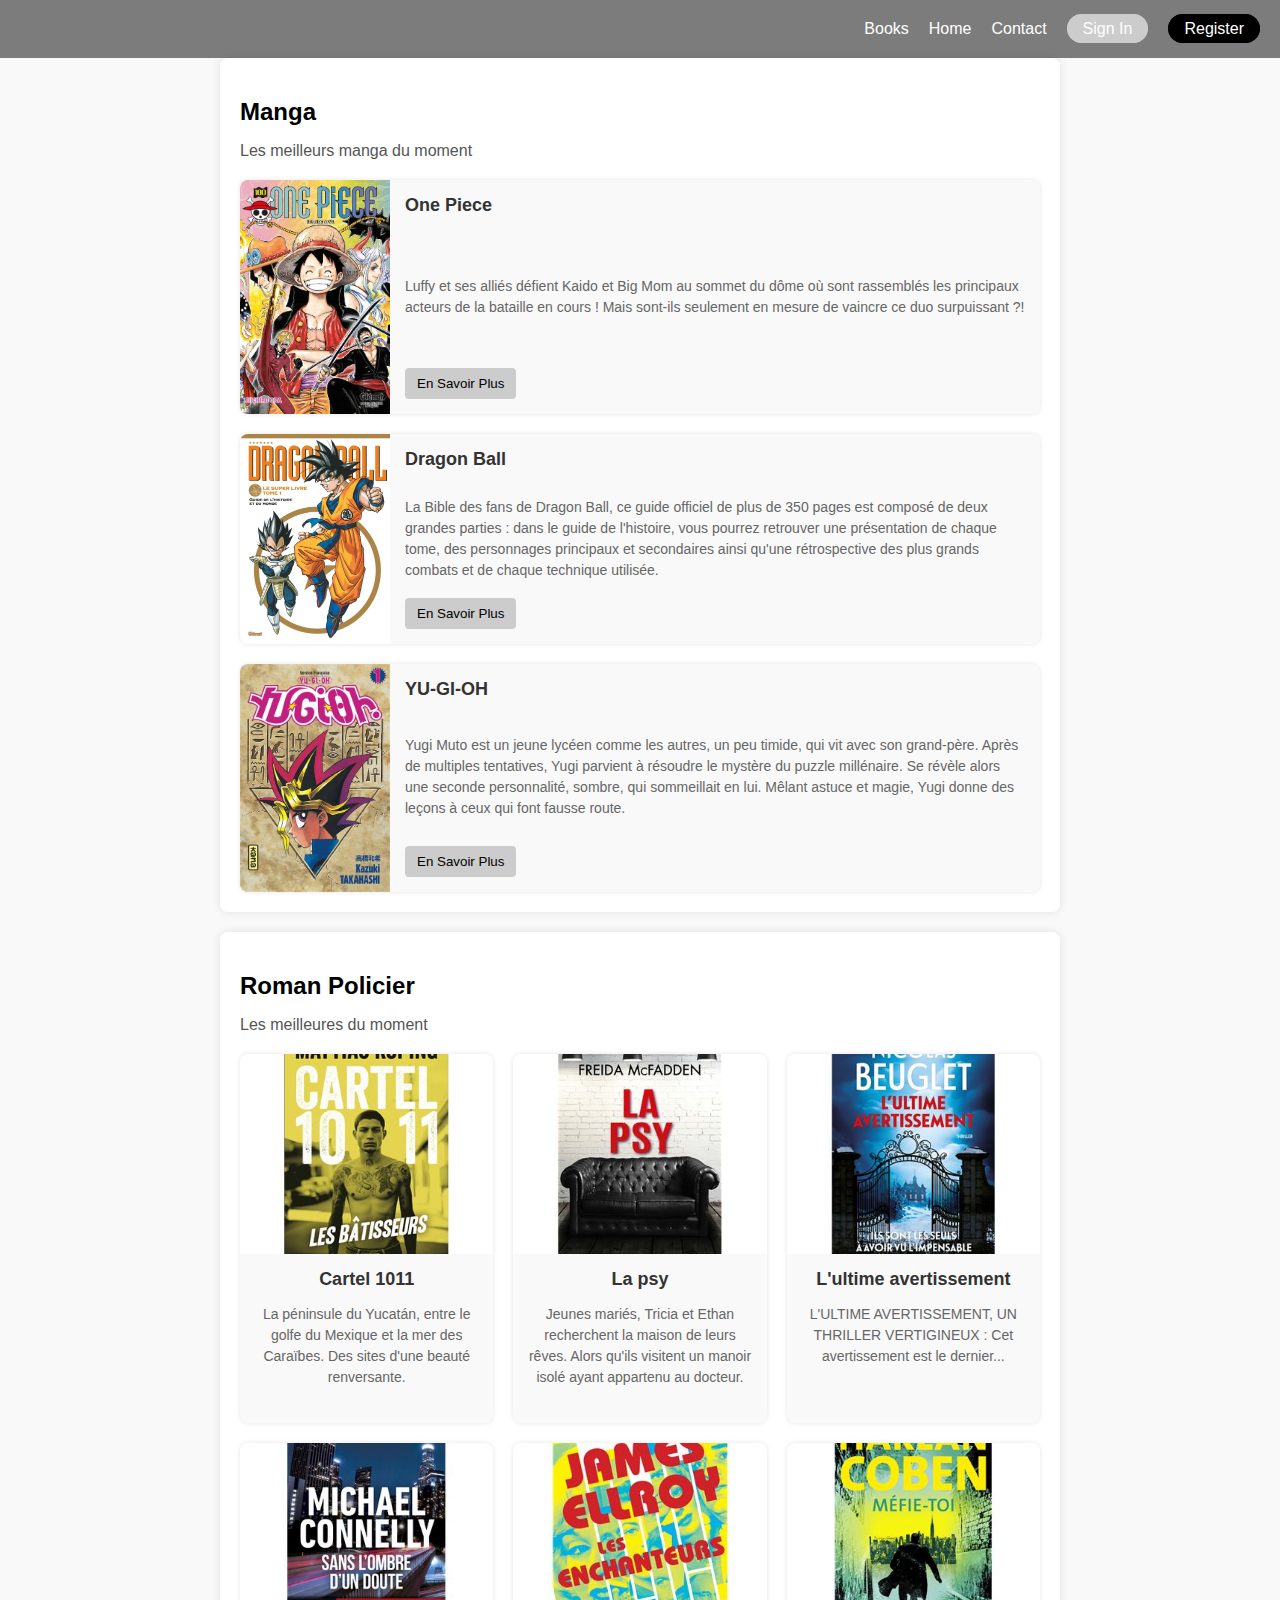
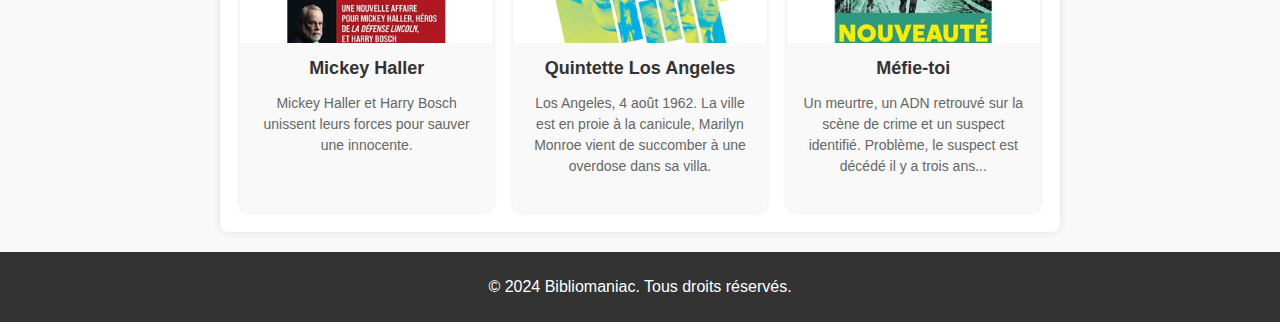
==== Front/html/index.html @ a877d1d3 "ajout de la page d'accueil" ====
<!DOCTYPE html>
<html lang="fr">
<head>
    <meta charset="UTF-8">
    <meta name="viewport" content="width=device-width, initial-scale=1.0">
    <title>Bibliomaniac </title>
    <link rel="stylesheet" href="../css/style.css">
</head>
<body>
    <header class="header">
        <div class="header-content">
            <nav class="navbar">
                <div class="navbar-toggle" id="navbar-toggle">
                    ☰
                </div>
                <ul class="navbar-menu" id="navbar-menu">
                    <li><a href="#">Books</a></li>
                    <li><a href="#">Home</a></li>
                    <li><a href="#">Contact</a></li>
                    <li><a href="#" class="btn btn-secondary">Sign In</a></li>
                    <li><a href="#" class="btn btn-primary">Register</a></li>
                </ul>
            </nav>
        </div>
    </header>
    
    <main>
        <section class="manga-section">
            <h2>Manga</h2>
            <p>Les meilleurs manga du moment</p>
            <div class="manga-list">
                <article class="manga-item">
                    <img src="../img/OnePiece.jpeg" alt="One Piece" class="manga-image">
                    <div class="manga-content">
                        <h3>One Piece</h3>
                        <p>Luffy et ses alliés défient Kaido et Big Mom au sommet du dôme où sont rassemblés les principaux acteurs de la bataille en cours ! Mais sont-ils seulement en mesure de vaincre ce duo surpuissant ?!</p>
                        <button class="btn">En Savoir Plus</button>
                    </div>
                </article>
                <article class="manga-item">
                    <img src="../img/dragonBall.jpg" alt="Dragon Ball" class="manga-image">
                    <div class="manga-content">
                        <h3>Dragon Ball</h3>
                        <p>La Bible des fans de Dragon Ball, ce guide officiel de plus de 350 pages est composé de deux grandes parties : dans le guide de l'histoire, vous pourrez retrouver une présentation de chaque tome, des personnages principaux et secondaires ainsi qu'une rétrospective des plus grands combats et de chaque technique utilisée.</p>
                        <button class="btn">En Savoir Plus</button>
                    </div>
                </article>
                <article class="manga-item">
                    <img src="../img/Yu-Gi-Oh-Tome-1.jpg" alt="YU-GI-OH" class="manga-image">
                    <div class="manga-content">
                        <h3>YU-GI-OH</h3>
                        <p>Yugi Muto est un jeune lycéen comme les autres, un peu timide, qui vit avec son grand-père. Après de multiples tentatives, Yugi parvient à résoudre le mystère du puzzle millénaire. Se révèle alors une seconde personnalité, sombre, qui sommeillait en lui. Mêlant astuce et magie, Yugi donne des leçons à ceux qui font fausse route.</p>
                        <button class="btn">En Savoir Plus</button>
                    </div>
                </article>
            </div>
        </section>

        <section class="roman-section">
            <h2>Roman Policier</h2>
            <p>Les meilleures du moment</p>
            <div class="roman-list">
                <article class="roman-item">
                    <img src="../img/Cartel.jpg" alt="Cartel 1011" class="roman-image">
                    <div class="roman-content">
                        <h3>Cartel 1011</h3>
                        <p>La péninsule du Yucatán, entre le golfe du Mexique et la mer des Caraïbes. Des sites d'une beauté renversante.</p>
                    </div>
                </article>
                <article class="roman-item">
                    <img src="../img/La-psy.jpg" alt="La psy" class="roman-image">
                    <div class="roman-content">
                        <h3>La psy</h3>
                        <p>Jeunes mariés, Tricia et Ethan recherchent la maison de leurs rêves. Alors qu'ils visitent un manoir isolé ayant appartenu au docteur.</p>
                    </div>
                </article>
                <article class="roman-item">
                    <img src="../img/L-ultime-avertiement.jpg" alt="L'ultime avertissement" class="roman-image">
                    <div class="roman-content">
                        <h3>L'ultime avertissement</h3>
                        <p>L'ULTIME AVERTISSEMENT, UN THRILLER VERTIGINEUX : Cet avertissement est le dernier...</p>
                    </div>
                </article>
                <article class="roman-item">
                    <img src="../img/Sans-l-ombre-d-un-doute.jpg" alt="Mickey Haller" class="roman-image">
                    <div class="roman-content">
                        <h3>Mickey Haller</h3>
                        <p>Mickey Haller et Harry Bosch unissent leurs forces pour sauver une innocente.</p>
                    </div>
                </article>
                <article class="roman-item">
                    <img src="../img/Les-Enchanteurs.jpg" alt="Quintette Los Angeles" class="roman-image">
                    <div class="roman-content">
                        <h3>Quintette Los Angeles</h3>
                        <p>Los Angeles, 4 août 1962. La ville est en proie à la canicule, Marilyn Monroe vient de succomber à une overdose dans sa villa.</p>
                    </div>
                </article>
                <article class="roman-item">
                    <img src="../img/Mefie-toi.jpg" alt="Méfie-toi" class="roman-image">
                    <div class="roman-content">
                        <h3>Méfie-toi</h3>
                        <p>Un meurtre, un ADN retrouvé sur la scène de crime et un suspect identifié. Problème, le suspect est décédé il y a trois ans...</p>
                    </div>
                </article>
            </div>
        </section>
        
    </main>

    <footer>
        <p>© 2024 Bibliomaniac. Tous droits réservés.</p>
    </footer>

    <script>
    document.getElementById('navbar-toggle').addEventListener('click', function() {
        const navbarMenu = document.getElementById('navbar-menu');
        navbarMenu.classList.toggle('show');
    });
</script>

</body>
</html>
---- Front/css/style.css ----
/* body */
body {
    font-family: 'Arial', sans-serif;
    margin: 0;
    padding: 0;
    background-color: #f9f9f9;
}

/* Header */
.header {
    position: relative;
    text-align: center;
    color: white;
}

.header-content {
    display: flex;
    justify-content: end;
    position: relative;
    z-index: 2;
    background: rgba(0, 0, 0, 0.5);
    padding: 20px;
}

.navbar {
    display: flex;
    justify-content: space-between;
    align-items: center;
}

.navbar-menu {
    list-style: none;
    padding: 0;
    display: flex;
    gap: 20px;
    margin: 0;
}

.navbar a {
    color: white;
    text-decoration: none;
}

/* Menu burger */
.navbar-toggle {
    display: none;
    font-size: 24px;
    cursor: pointer;
    color: white;
}

/* Responsive Styling */
@media (max-width: 768px) {
    .navbar-menu {
        display: none;
        flex-direction: column;
        background-color: rgba(0, 0, 0, 0.8);
        position: absolute;
        top: 100%;
        left: 0;
        right: 0;
        padding: 10px 0;
        z-index: 1;
    }

    .navbar-menu.show {
        display: flex;
    }

    .navbar-toggle {
        display: block;
    }
}

/* Bouton Sign In */
.btn-secondary {
    background-color: #cccccc; /* Gris */
    color: black;
    border: 1px solid #cccccc;
}

/* Bouton Register */
.btn-primary {
    background-color: #000000; /* Noir */
    color: white;
    border: 1px solid #000000;
}

.btn {
    padding: 5px 15px;
    border-radius: 20px;
}


/* Section Manga */
.manga-section {
    background: #ffffff;
    border-radius: 8px;
    padding: 20px;
    max-width: 800px;
    margin: 0 auto;
    box-shadow: 0px 0px 10px rgba(0, 0, 0, 0.1);
}

.manga-section h2 {
    font-size: 24px;
    margin-bottom: 10px;
}

.manga-section p {
    font-size: 16px;
    color: #555;
    margin-bottom: 20px;
}

.manga-list {
    display: flex;
    flex-direction: column;
    gap: 20px;
}

.manga-item {
    display: flex;
    background: #f9f9f9;
    border-radius: 8px;
    box-shadow: 0px 0px 5px rgba(0, 0, 0, 0.1);
    overflow: hidden;
}

.manga-image {
    width: 150px;
    height: auto;
    object-fit: cover;
}

.manga-content {
    padding: 15px;
    display: flex;
    flex-direction: column;
    justify-content: space-between;
}

.manga-content h3 {
    margin-top: 0;
    margin-bottom: 10px;
    font-size: 18px;
    color: #333;
}

.manga-content p {
    font-size: 14px;
    color: #666;
    margin-bottom: 15px;
    line-height: 1.5;
}

/* Boutons En savoir plus */
.manga-content .btn {
    align-self: start;
    background: #cccccc; 
    color: black;
    border: none;
    padding: 8px 12px;
    border-radius: 4px;
    cursor: pointer;
    transition: background-color 0.3s ease;
}

.manga-content .btn:hover {
    background: #aaaaaa;
}

/* Section Roman Policier */
.roman-section {
    background: #ffffff;
    border-radius: 8px;
    padding: 20px;
    max-width: 800px;
    margin: 20px auto;
    box-shadow: 0px 0px 10px rgba(0, 0, 0, 0.1);
}

.roman-section h2 {
    font-size: 24px;
    margin-bottom: 10px;
}

.roman-section p {
    font-size: 16px;
    color: #555;
    margin-bottom: 20px;
}

.roman-list {
    display: grid;
    grid-template-columns: repeat(auto-fit, minmax(250px, 1fr));
    gap: 20px;
}

.roman-item {
    background: #f9f9f9;
    border-radius: 8px;
    box-shadow: 0px 0px 5px rgba(0, 0, 0, 0.1);
    overflow: hidden;
    display: flex;
    flex-direction: column;
    align-items: center;
    text-align: center;
}

.roman-image {
    width: 100%;
    height: 200px;
    object-fit: cover;
}

.roman-content {
    padding: 15px;
}

.roman-content h3 {
    margin-top: 0;
    margin-bottom: 10px;
    font-size: 18px;
    color: #333;
}

.roman-content p {
    font-size: 14px;
    color: #666;
    line-height: 1.5;
}

/* Footer class */
footer {
    background: #333;
    color: white;
    text-align: center;
    padding: 10px;
}
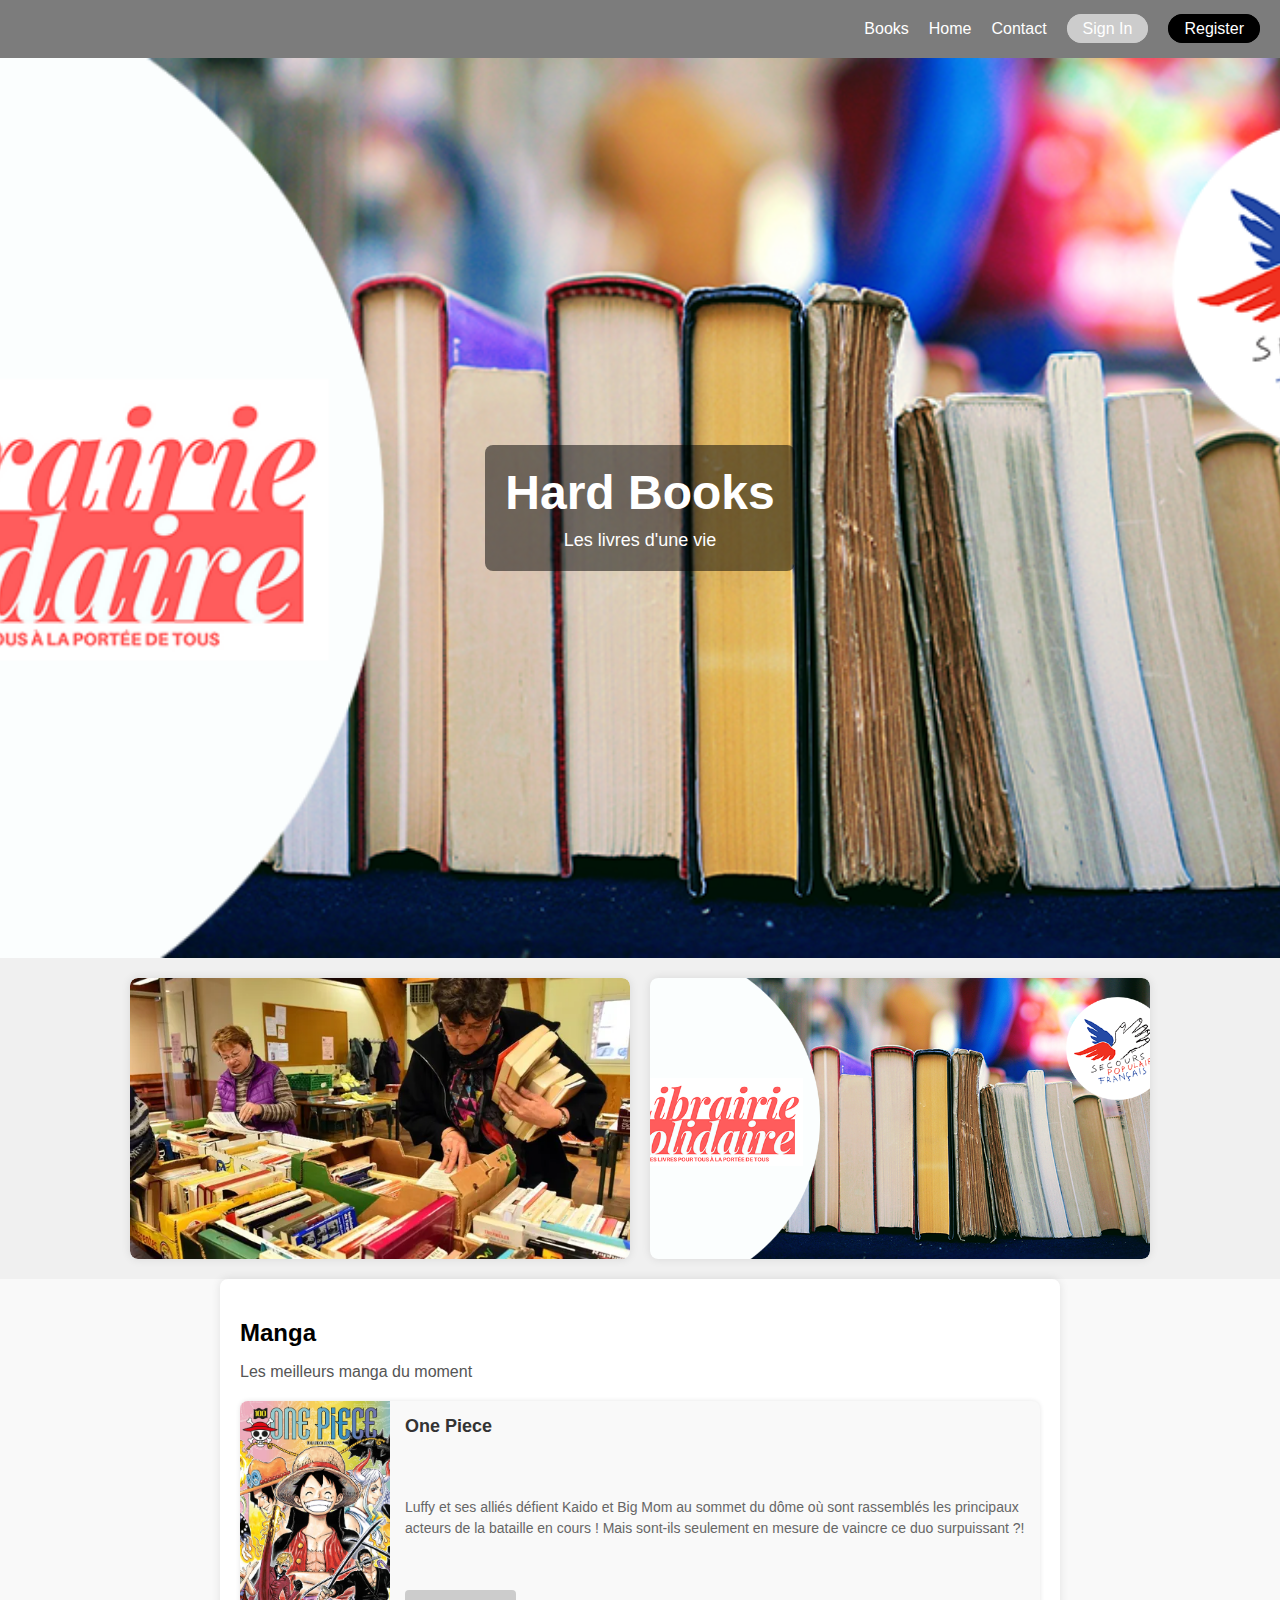
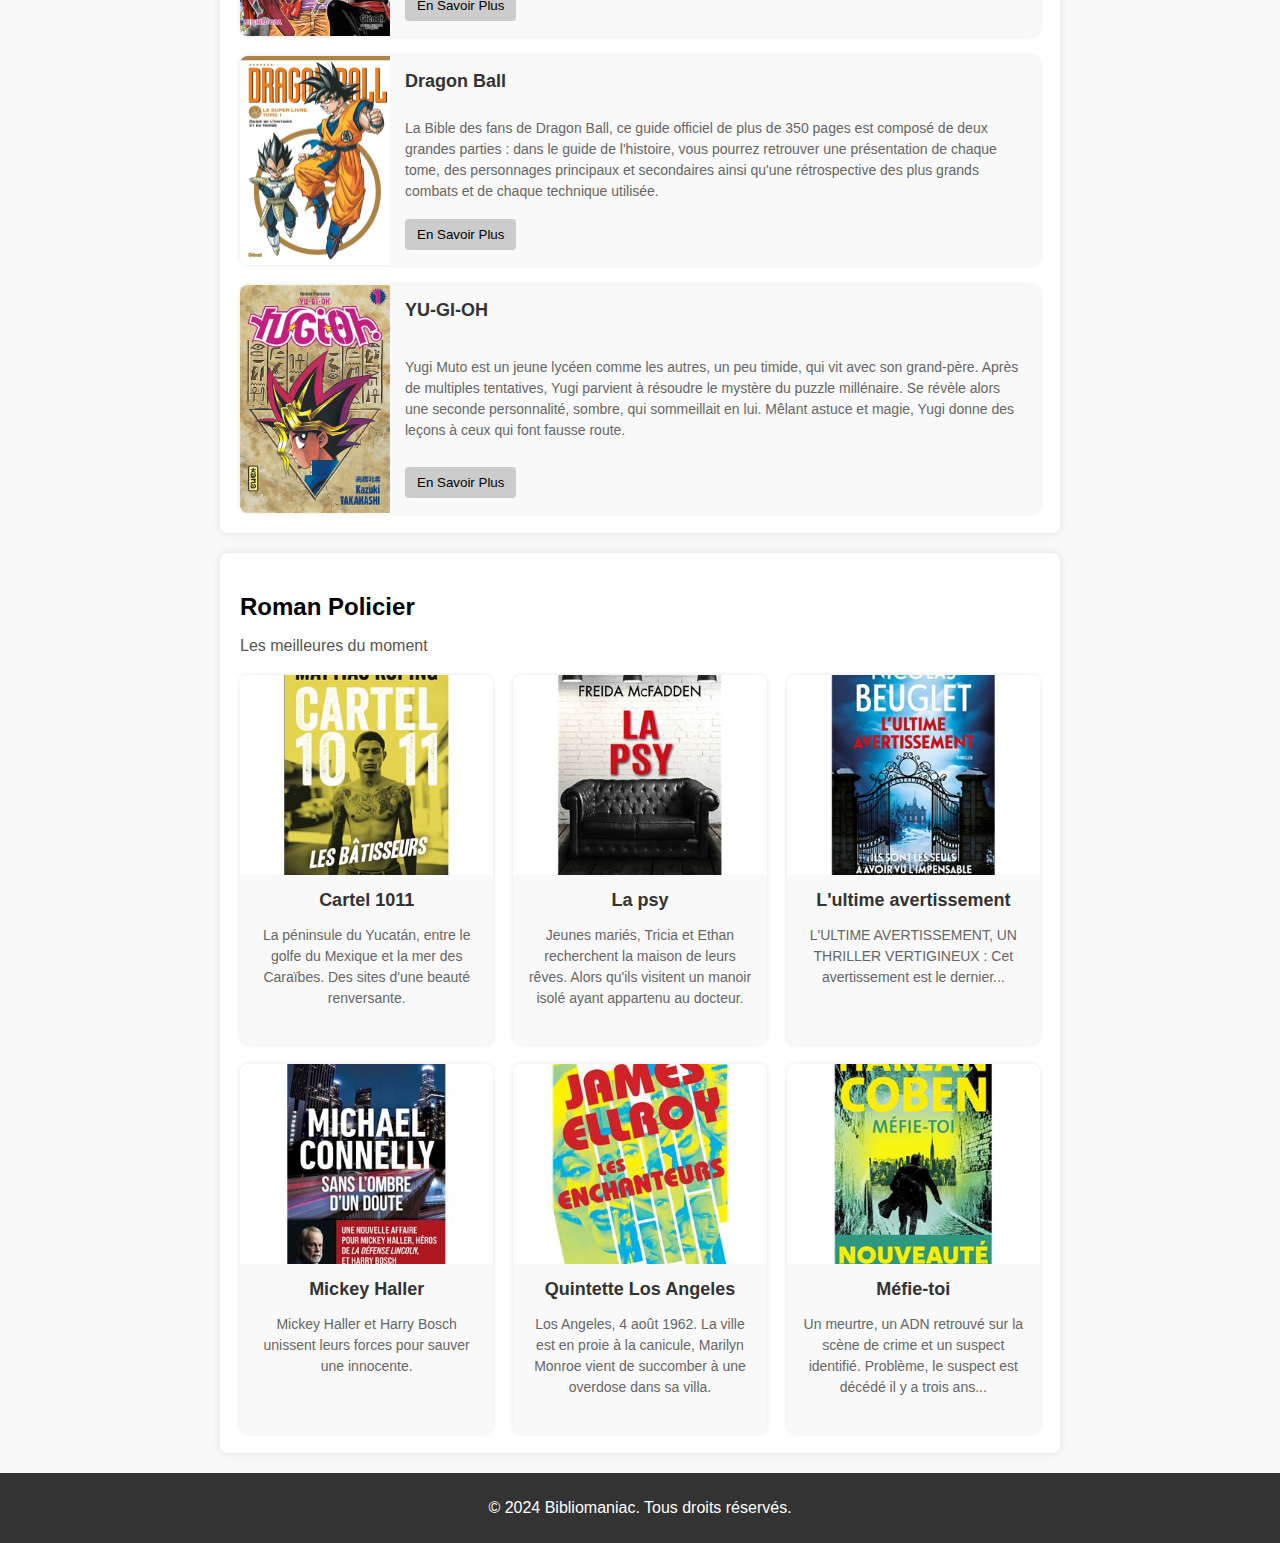
==== commit 71e5c9f9: "🎨 Rajout du container pour les deux images de présentation de la boutique" ====
--- a/Front/html/index.html
+++ b/Front/html/index.html
@@ -25,6 +25,23 @@
     </header>
     
     <main>
+        <section class="hero">
+            <div class="hero-content">
+                <h1>Hard Books</h1>
+                <p>Les livres d'une vie</p>
+            </div>
+        </section>
+
+        <section class="image-section">
+            <div class="image-container">
+                <img src="../img/AssociationImg.webp" alt="Image Association">
+            </div>
+            <div class="image-container">
+                <img src="../img/Librairie_solidaire-secours-populaire-u-bordeaux-montaigne_max460x960.png" alt="Image Asso">
+            </div>
+        </section>
+        
+
         <section class="manga-section">
             <h2>Manga</h2>
             <p>Les meilleurs manga du moment</p>
--- a/Front/css/style.css
+++ b/Front/css/style.css
@@ -49,7 +49,7 @@
     color: white;
 }
 
-/* Responsive Styling */
+/* Responsive Styling menu burger*/
 @media (max-width: 768px) {
     .navbar-menu {
         display: none;
@@ -74,22 +74,110 @@
 
 /* Bouton Sign In */
 .btn-secondary {
-    background-color: #cccccc; /* Gris */
+    background-color: #cccccc; 
     color: black;
     border: 1px solid #cccccc;
+    transition: background-color 0.3s ease, color 0.3s ease; 
+}
+
+.btn-secondary:hover {
+    background-color: #aaaaaa; 
+    color: white;
 }
 
 /* Bouton Register */
 .btn-primary {
-    background-color: #000000; /* Noir */
+    background-color: #000000; 
     color: white;
     border: 1px solid #000000;
-}
+    transition: background-color 0.3s ease, color 0.3s ease; 
+}
+
+.btn-primary:hover {
+    background-color: #333333; 
+    color: #f0f0f0; 
+}
+
 
 .btn {
     padding: 5px 15px;
     border-radius: 20px;
 }
+
+/* Section image avec le h1 et h2 */
+.hero {
+    position: relative;
+    left: 0;
+    min-height: 100vh; 
+    background: url('../img/Librairie_solidaire-secours-populaire-u-bordeaux-montaigne_max460x960.png') no-repeat center center/cover; 
+    display: flex;
+    align-items: center;
+    justify-content: center;
+    text-align: center;
+    color: white;
+    margin-left: auto; 
+}
+
+.hero-content {
+    background: rgba(0, 0, 0, 0.5); 
+    padding: 20px;
+    border-radius: 8px;
+}
+
+.hero h1 {
+    font-size: 48px;
+    margin: 0;
+}
+
+.hero p {
+    font-size: 18px;
+    margin: 10px 0 0;
+}
+
+/* Responcive pour les téléphones */
+@media (max-width: 768px) {
+    .hero {
+        width: 100%; 
+        margin-left: 0;
+        background-size: cover; 
+        height: 60vh; 
+    }
+}
+
+/* Section images */
+.image-section {
+    display: flex;
+    gap: 20px;
+    padding: 20px;
+    justify-content: center;
+    align-items: center;
+    background-color: #f0f0f0; 
+}
+
+.image-container {
+    flex: 1; 
+    max-width: 500px; 
+    aspect-ratio: 16 / 9; /* Pour que les div est la même dimension */
+    overflow: hidden;
+    border-radius: 8px; 
+    box-shadow: 0px 0px 10px rgba(0, 0, 0, 0.1); 
+}
+
+.image-container img {
+    width: 100%;
+    height: 100%;
+    object-fit: cover; 
+    border-radius: 8px; 
+}
+
+/* Responsive Styling */
+@media (max-width: 768px) {
+    .image-section {
+        flex-direction: column; 
+        gap: 20px; 
+    }
+}
+
 
 
 /* Section Manga */
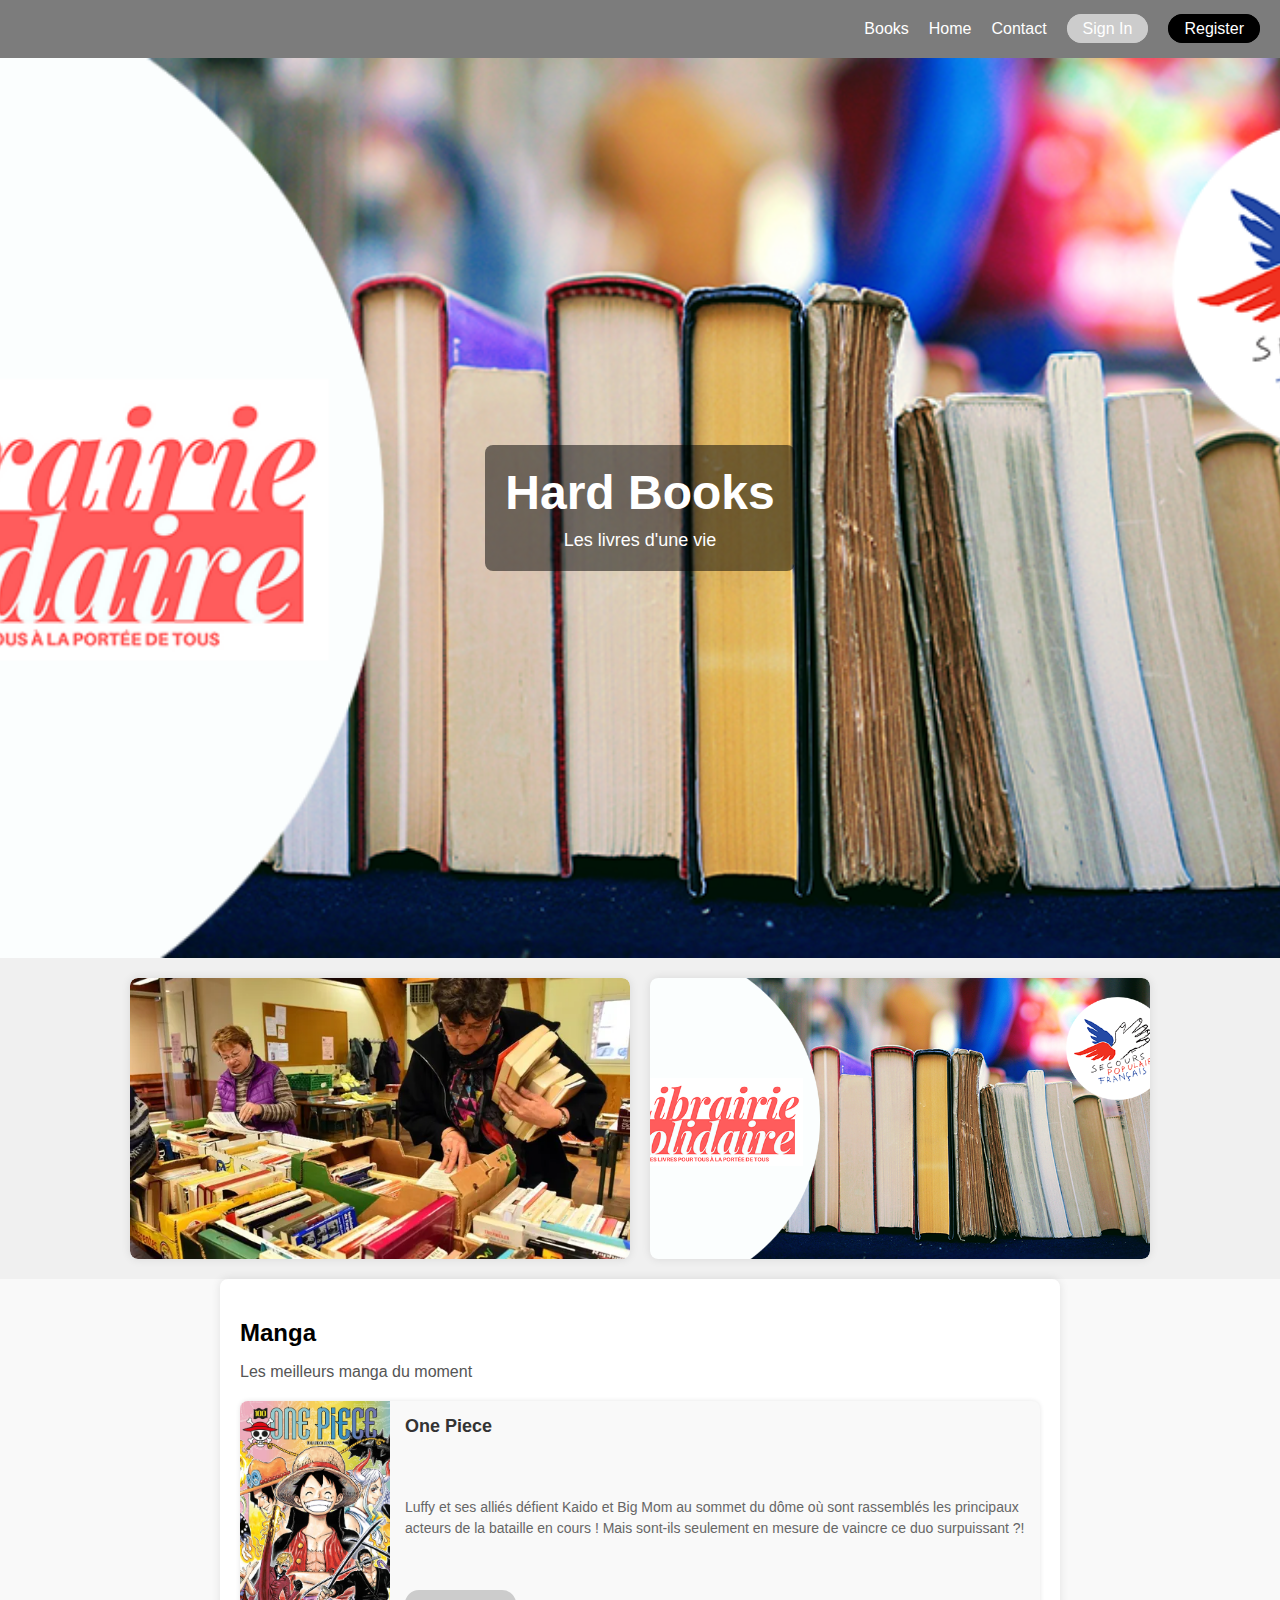
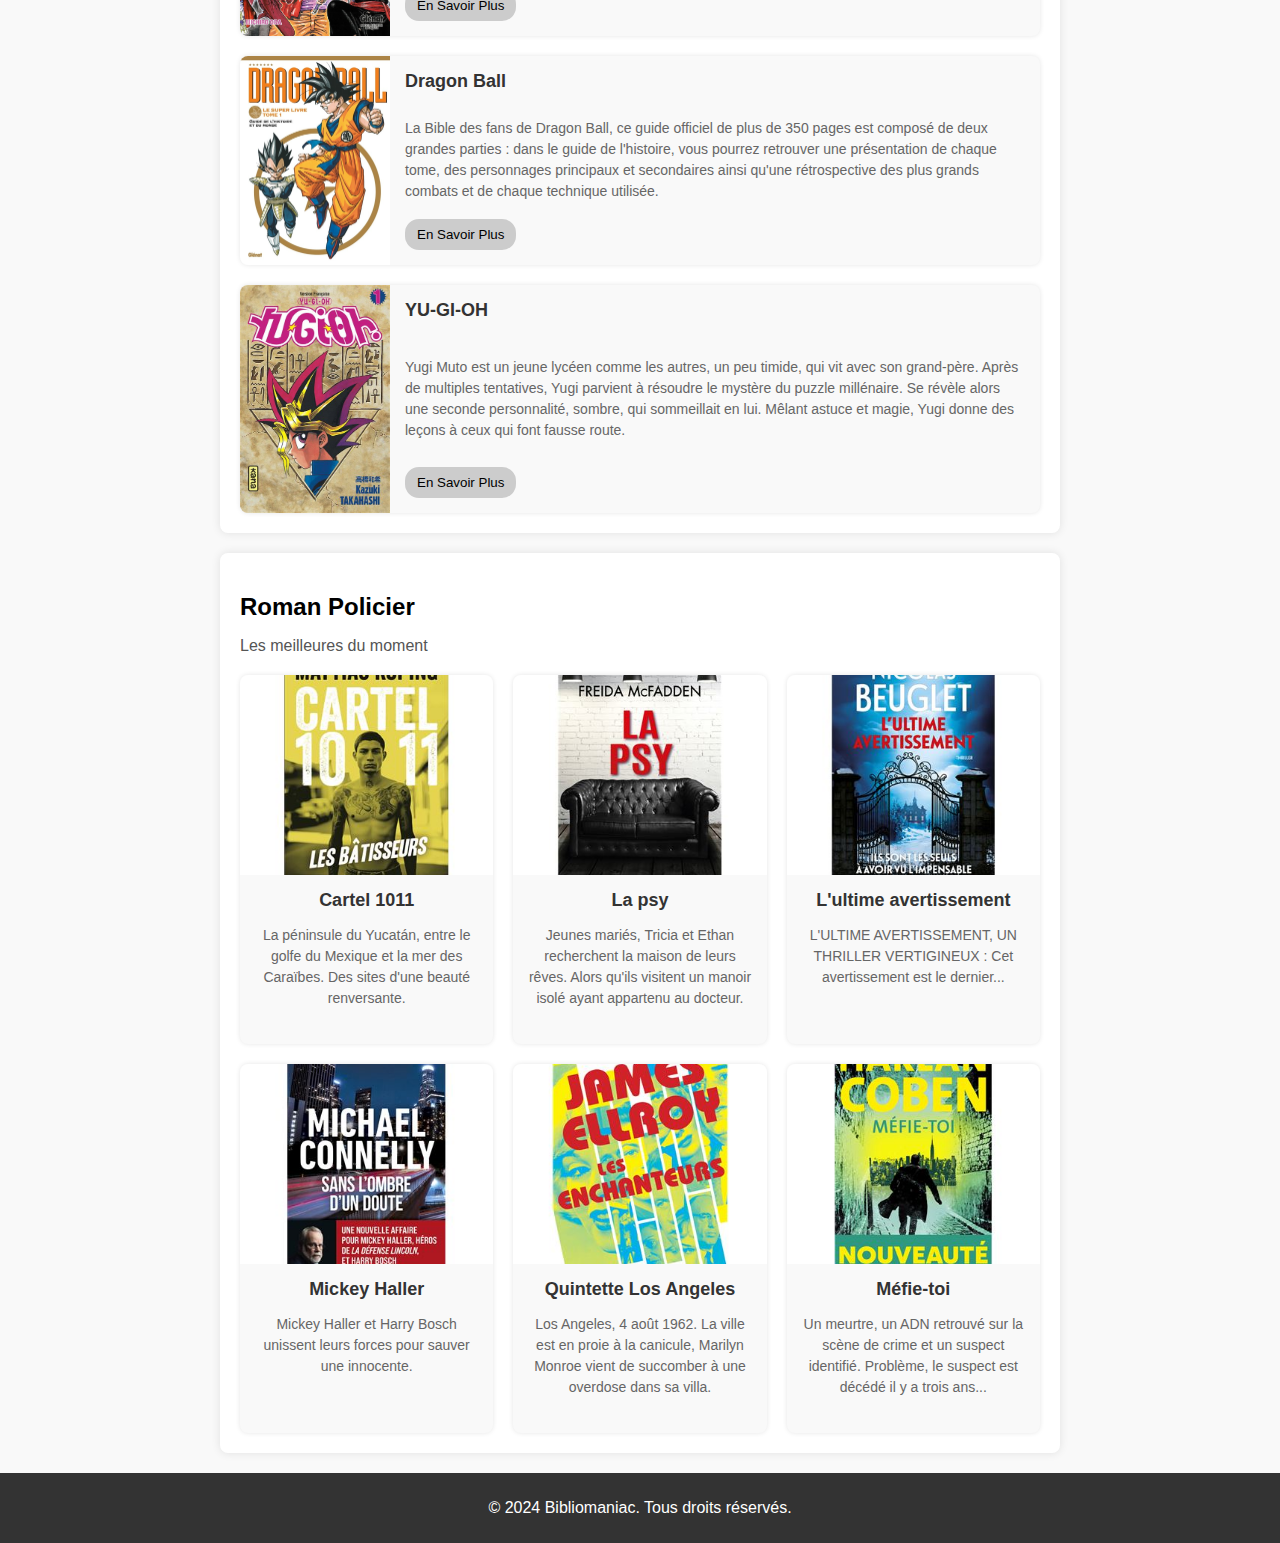
==== commit ccc96f89: "✨ Ajout de la page de login" ====
--- a/Front/html/index.html
+++ b/Front/html/index.html
@@ -1,5 +1,5 @@
 <!DOCTYPE html>
-<html lang="fr">
+<html lang="en">
 <head>
     <meta charset="UTF-8">
     <meta name="viewport" content="width=device-width, initial-scale=1.0">
@@ -15,9 +15,9 @@
                 </div>
                 <ul class="navbar-menu" id="navbar-menu">
                     <li><a href="#">Books</a></li>
-                    <li><a href="#">Home</a></li>
+                    <li><a href="index.html">Home</a></li>
                     <li><a href="#">Contact</a></li>
-                    <li><a href="#" class="btn btn-secondary">Sign In</a></li>
+                    <li><a href="login.html" class="btn btn-secondary">Sign In</a></li>
                     <li><a href="#" class="btn btn-primary">Register</a></li>
                 </ul>
             </nav>
@@ -59,7 +59,9 @@
                     <div class="manga-content">
                         <h3>Dragon Ball</h3>
                         <p>La Bible des fans de Dragon Ball, ce guide officiel de plus de 350 pages est composé de deux grandes parties : dans le guide de l'histoire, vous pourrez retrouver une présentation de chaque tome, des personnages principaux et secondaires ainsi qu'une rétrospective des plus grands combats et de chaque technique utilisée.</p>
-                        <button class="btn">En Savoir Plus</button>
+                        <a href="BooksDetail.html">
+                            <button class="btn">En Savoir Plus</button> 
+                        </a>
                     </div>
                 </article>
                 <article class="manga-item">
@@ -134,6 +136,5 @@
         navbarMenu.classList.toggle('show');
     });
 </script>
-
 </body>
 </html>
--- a/Front/css/style.css
+++ b/Front/css/style.css
@@ -1,4 +1,3 @@
-/* body */
 body {
     font-family: 'Arial', sans-serif;
     margin: 0;
@@ -178,8 +177,6 @@
     }
 }
 
-
-
 /* Section Manga */
 .manga-section {
     background: #ffffff;
@@ -249,7 +246,7 @@
     color: black;
     border: none;
     padding: 8px 12px;
-    border-radius: 4px;
+    border-radius: 14px;
     cursor: pointer;
     transition: background-color 0.3s ease;
 }
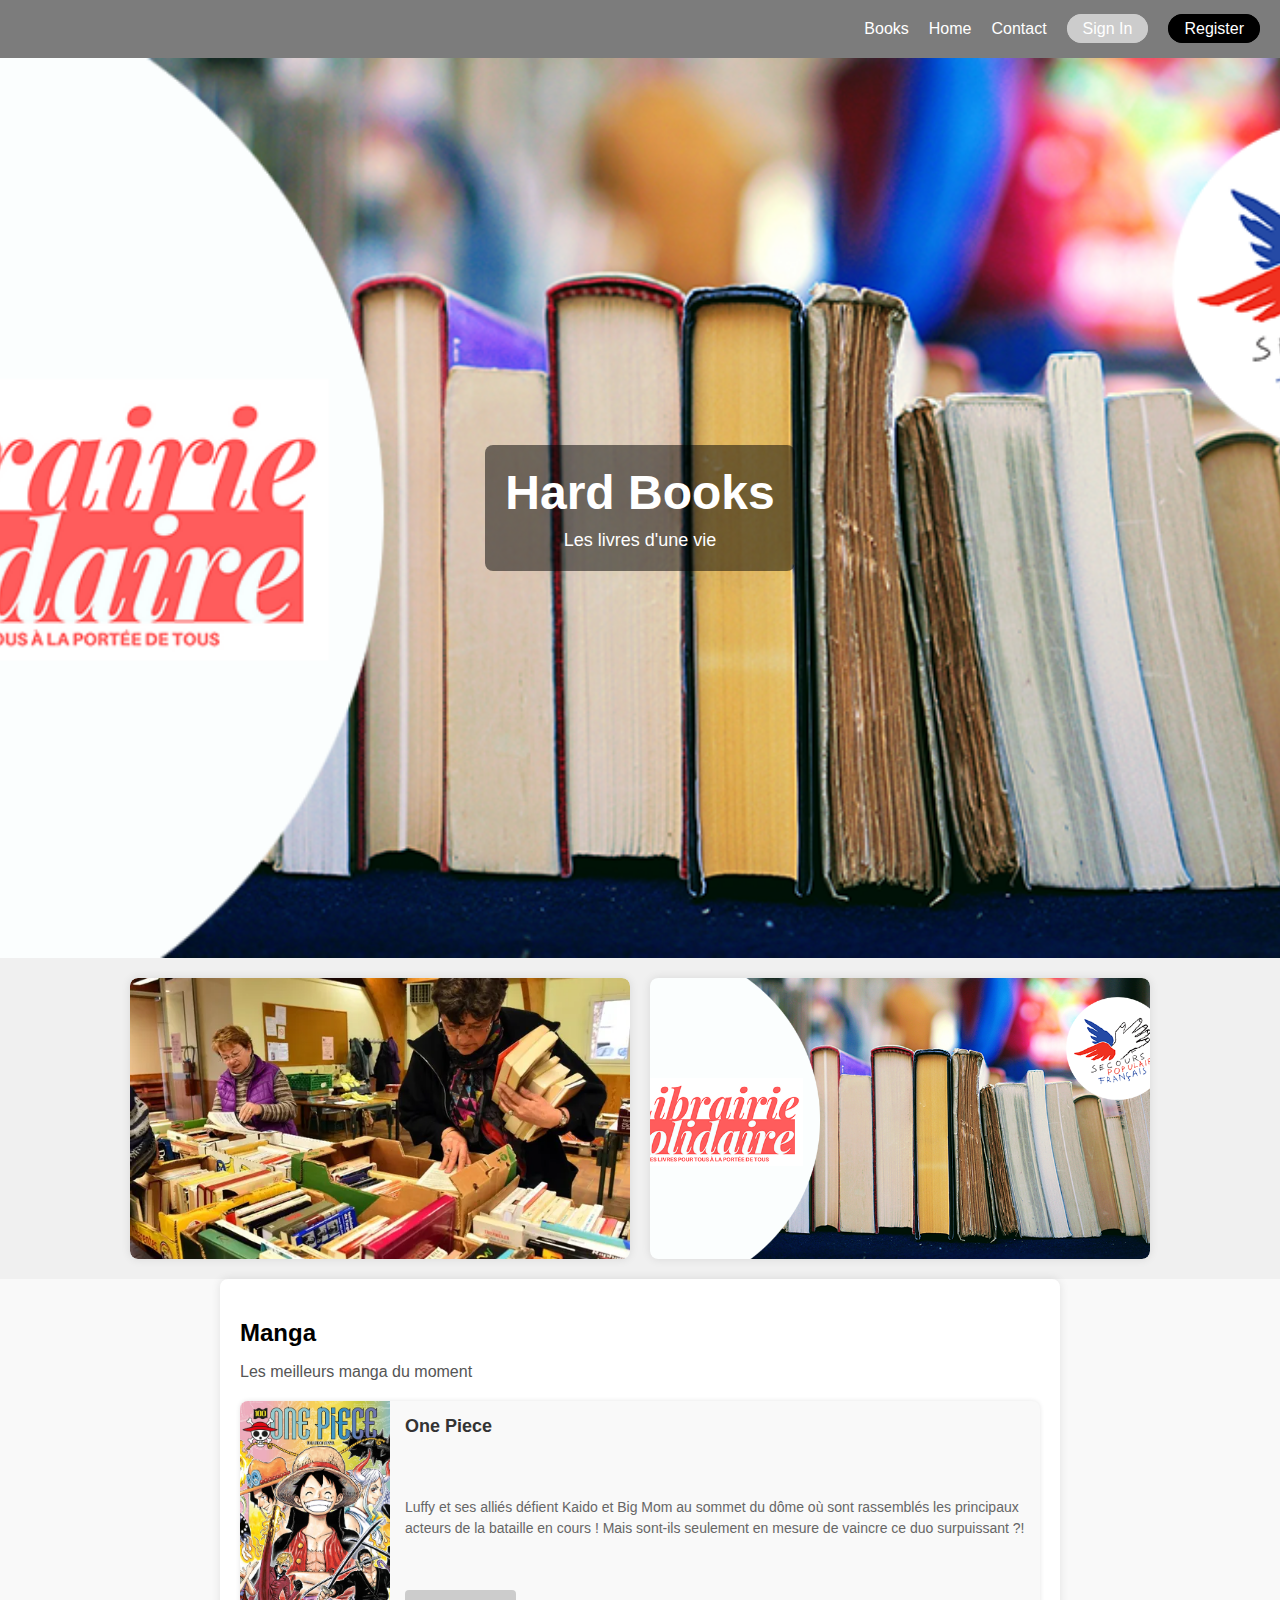
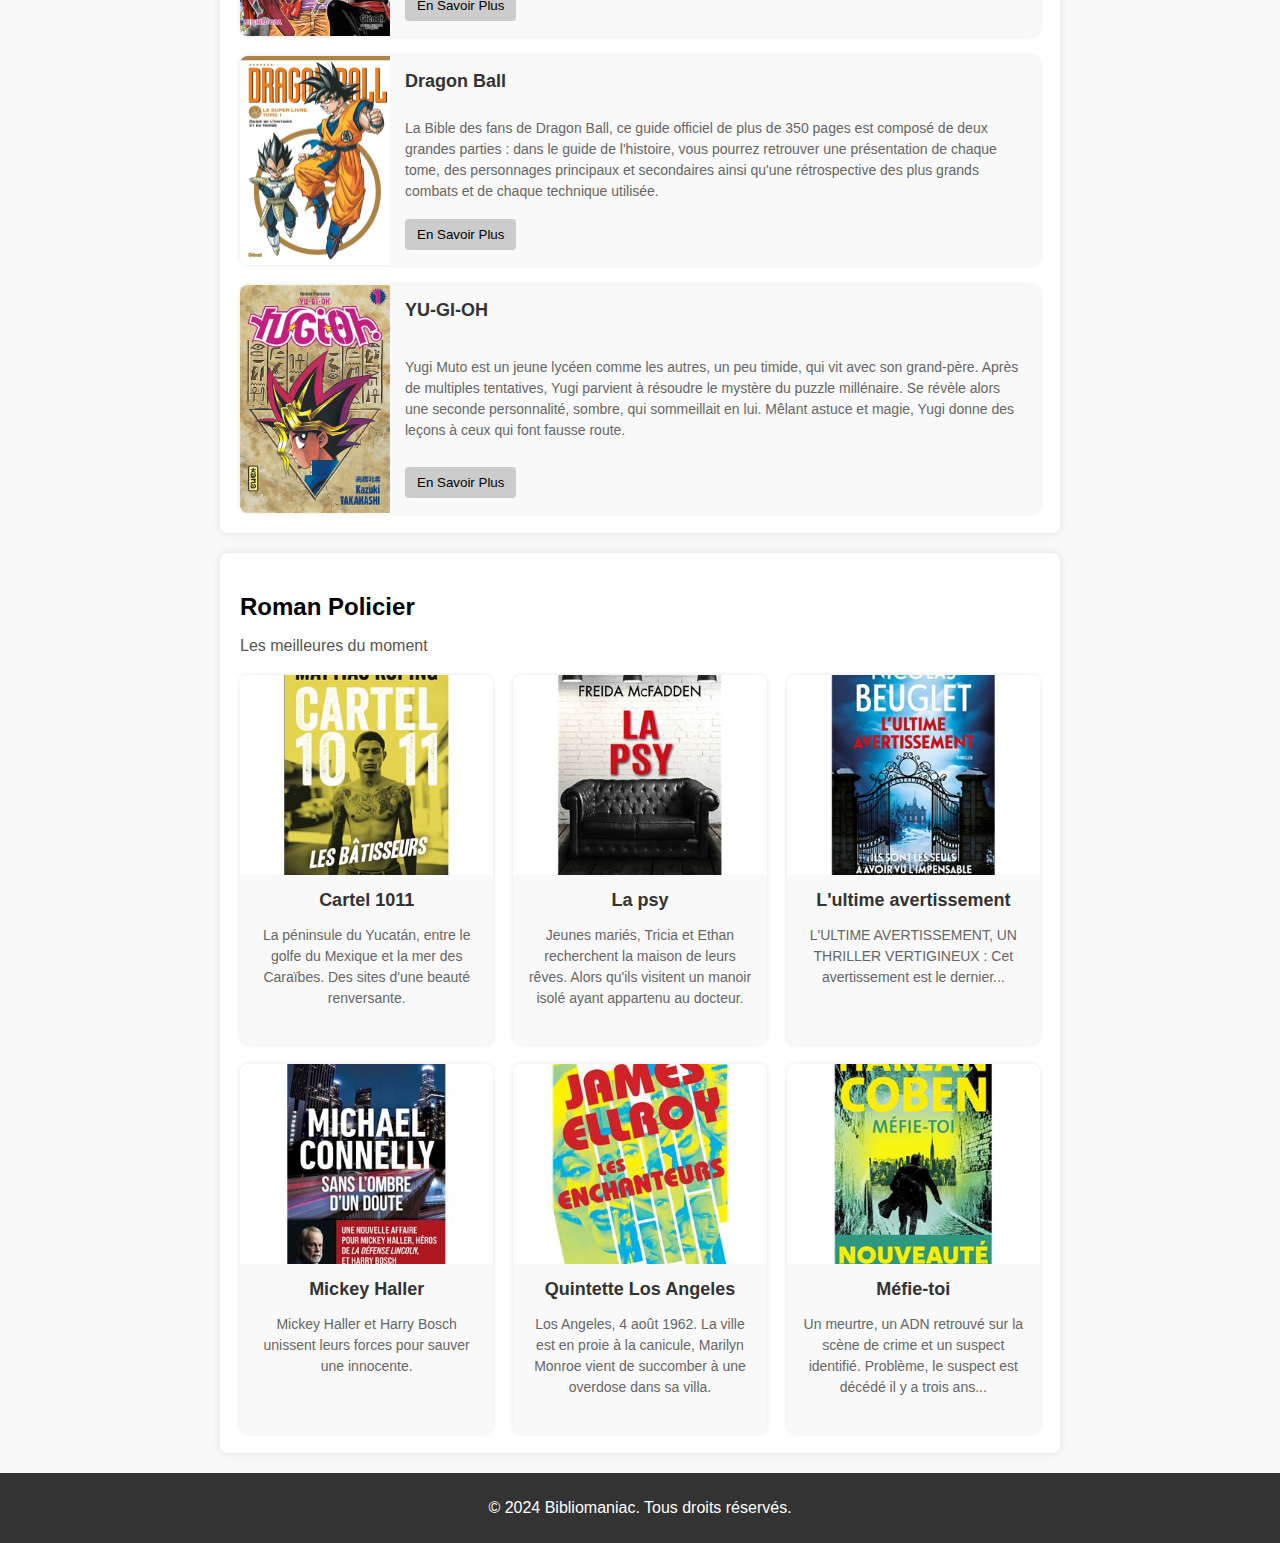
==== commit da9a8c74: "Merge branch 'dashboard_page' into dev" ====
--- a/Front/html/index.html
+++ b/Front/html/index.html
@@ -1,5 +1,5 @@
 <!DOCTYPE html>
-<html lang="en">
+<html lang="fr">
 <head>
     <meta charset="UTF-8">
     <meta name="viewport" content="width=device-width, initial-scale=1.0">
@@ -17,7 +17,7 @@
                     <li><a href="#">Books</a></li>
                     <li><a href="index.html">Home</a></li>
                     <li><a href="#">Contact</a></li>
-                    <li><a href="login.html" class="btn btn-secondary">Sign In</a></li>
+                    <li><a href="#" class="btn btn-secondary">Sign In</a></li>
                     <li><a href="#" class="btn btn-primary">Register</a></li>
                 </ul>
             </nav>
@@ -136,5 +136,6 @@
         navbarMenu.classList.toggle('show');
     });
 </script>
+
 </body>
 </html>
--- a/Front/css/style.css
+++ b/Front/css/style.css
@@ -1,3 +1,4 @@
+/* body */
 body {
     font-family: 'Arial', sans-serif;
     margin: 0;
@@ -246,7 +247,7 @@
     color: black;
     border: none;
     padding: 8px 12px;
-    border-radius: 14px;
+    border-radius: 4px;
     cursor: pointer;
     transition: background-color 0.3s ease;
 }
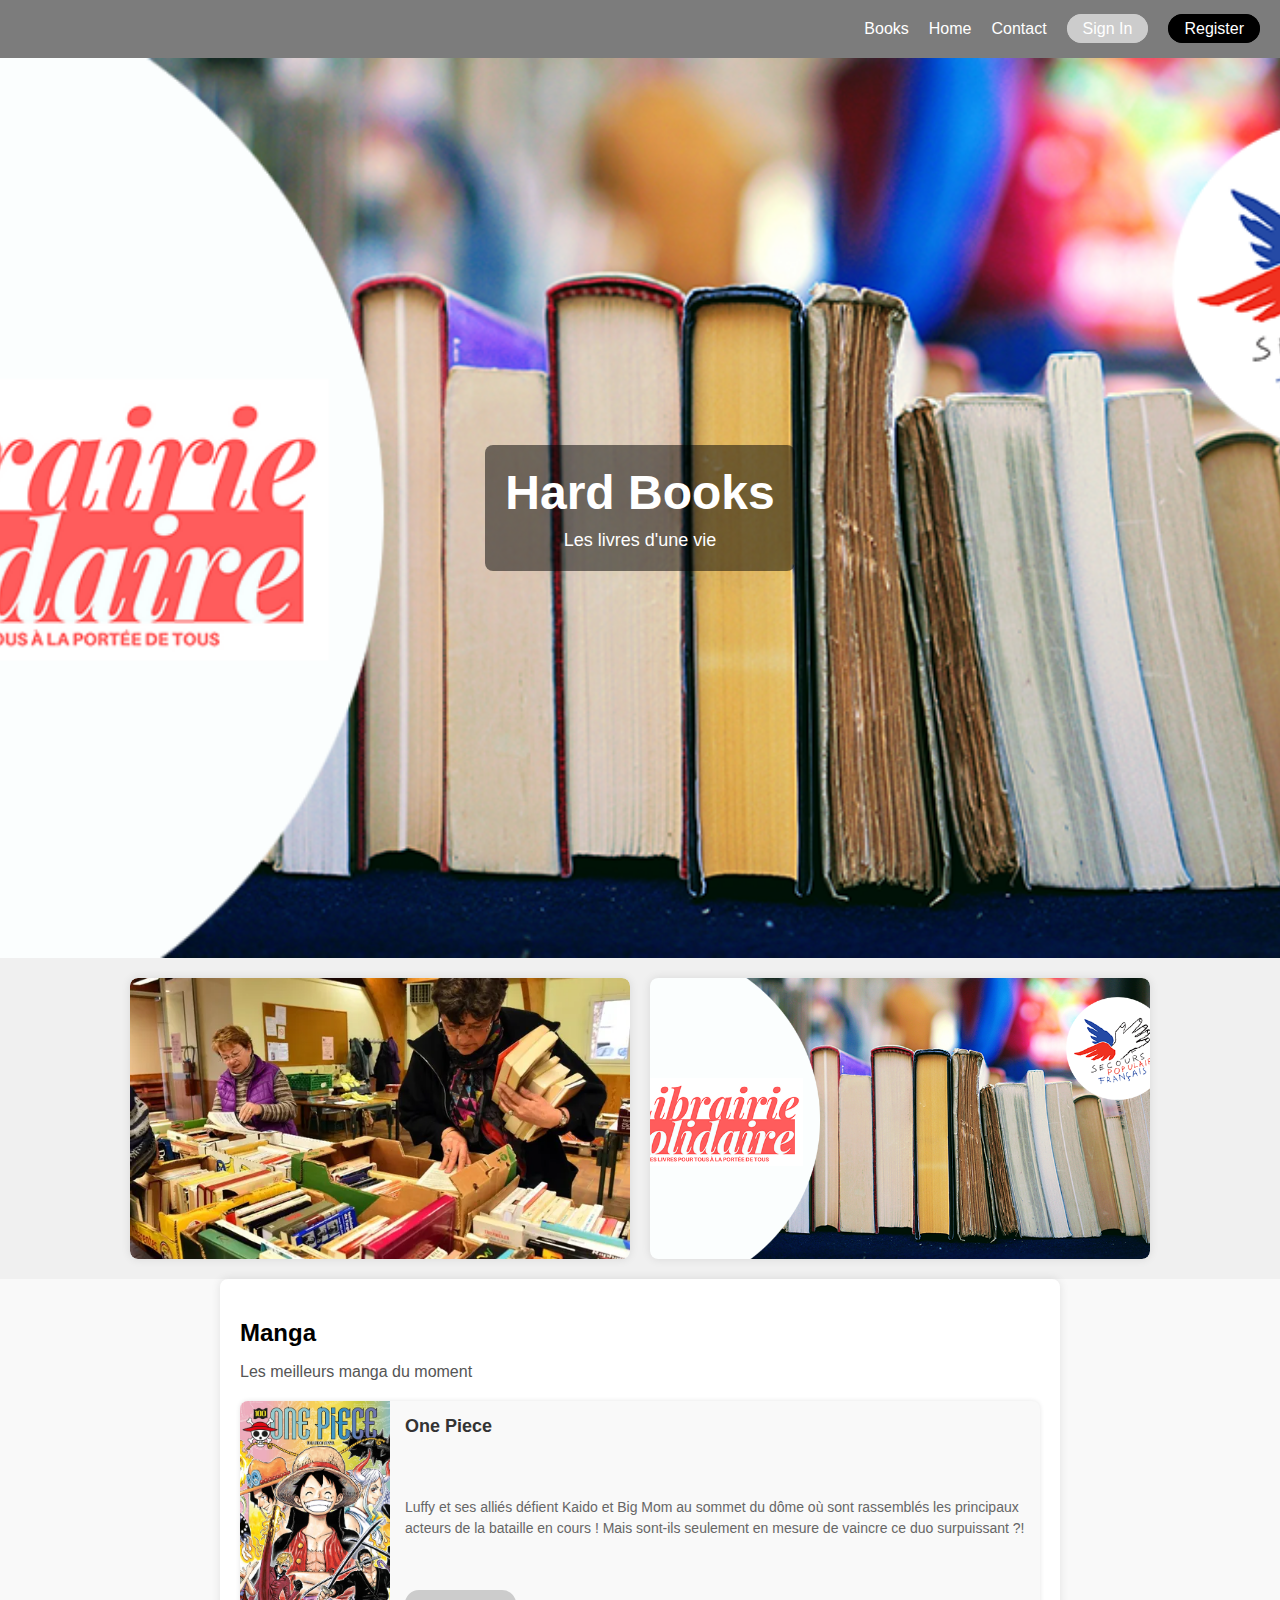
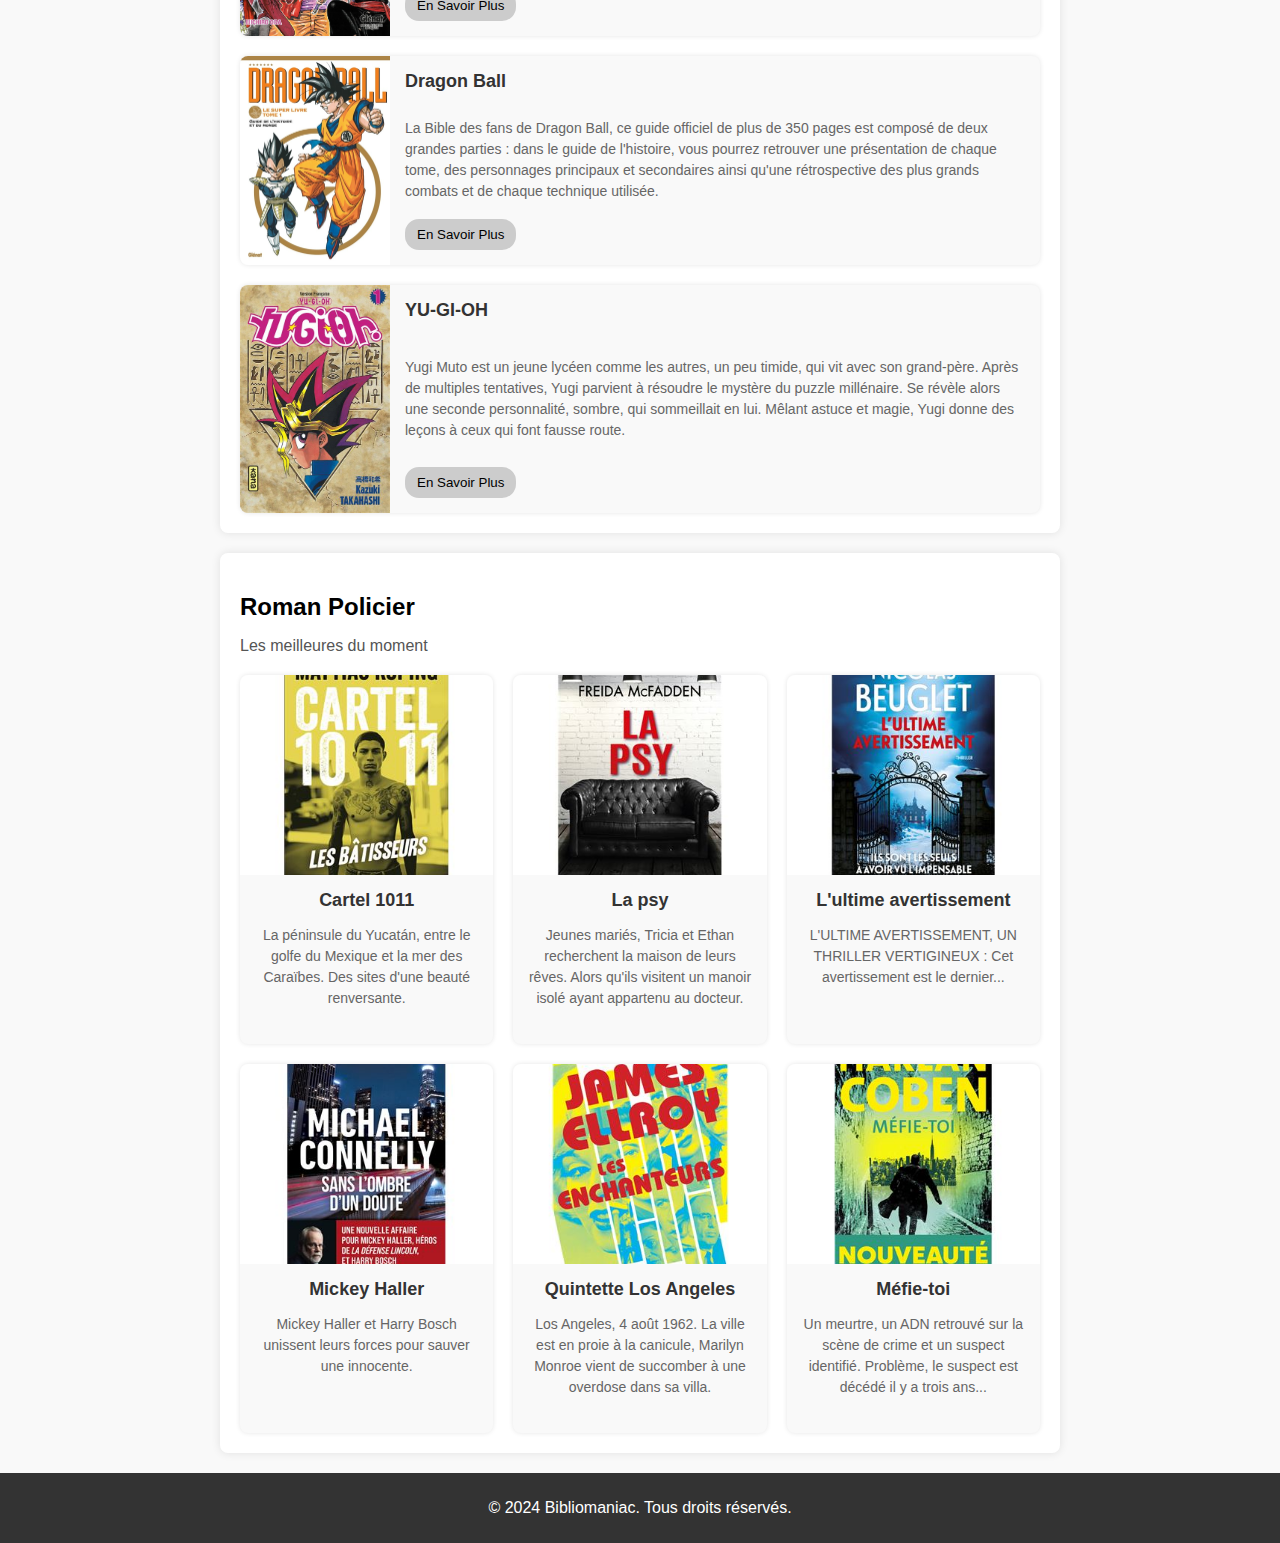
==== commit e5322b1d: "📚 Ajout du détail du livre One Piece et de YuGiOh" ====
--- a/Front/html/index.html
+++ b/Front/html/index.html
@@ -1,141 +1,237 @@
 <!DOCTYPE html>
-<html lang="fr">
-<head>
-    <meta charset="UTF-8">
-    <meta name="viewport" content="width=device-width, initial-scale=1.0">
-    <title>Bibliomaniac </title>
-    <link rel="stylesheet" href="../css/style.css">
-</head>
-<body>
-    <header class="header">
-        <div class="header-content">
-            <nav class="navbar">
-                <div class="navbar-toggle" id="navbar-toggle">
-                    ☰
-                </div>
-                <ul class="navbar-menu" id="navbar-menu">
-                    <li><a href="#">Books</a></li>
-                    <li><a href="index.html">Home</a></li>
-                    <li><a href="#">Contact</a></li>
-                    <li><a href="#" class="btn btn-secondary">Sign In</a></li>
-                    <li><a href="#" class="btn btn-primary">Register</a></li>
-                </ul>
-            </nav>
-        </div>
-    </header>
-    
-    <main>
-        <section class="hero">
-            <div class="hero-content">
-                <h1>Hard Books</h1>
-                <p>Les livres d'une vie</p>
+<html lang="en">
+    <head>
+        <meta charset="UTF-8" />
+        <meta name="viewport" content="width=device-width, initial-scale=1.0" />
+        <title>Bibliomaniac</title>
+        <link rel="stylesheet" href="../css/style.css" />
+    </head>
+    <!--  -->
+    <body>
+        <header class="header">
+            <div class="header-content">
+                <nav class="navbar">
+                    <div class="navbar-toggle" id="navbar-toggle">☰</div>
+                    <ul class="navbar-menu" id="navbar-menu">
+                        <li><a href="#">Books</a></li>
+                        <li><a href="index.html">Home</a></li>
+                        <li><a href="#">Contact</a></li>
+                        <li>
+                            <a href="login.html" class="btn btn-secondary"
+                                >Sign In</a
+                            >
+                        </li>
+                        <li>
+                            <a href="#" class="btn btn-primary">Register</a>
+                        </li>
+                    </ul>
+                </nav>
             </div>
-        </section>
-
-        <section class="image-section">
-            <div class="image-container">
-                <img src="../img/AssociationImg.webp" alt="Image Association">
-            </div>
-            <div class="image-container">
-                <img src="../img/Librairie_solidaire-secours-populaire-u-bordeaux-montaigne_max460x960.png" alt="Image Asso">
-            </div>
-        </section>
-        
-
-        <section class="manga-section">
-            <h2>Manga</h2>
-            <p>Les meilleurs manga du moment</p>
-            <div class="manga-list">
-                <article class="manga-item">
-                    <img src="../img/OnePiece.jpeg" alt="One Piece" class="manga-image">
-                    <div class="manga-content">
-                        <h3>One Piece</h3>
-                        <p>Luffy et ses alliés défient Kaido et Big Mom au sommet du dôme où sont rassemblés les principaux acteurs de la bataille en cours ! Mais sont-ils seulement en mesure de vaincre ce duo surpuissant ?!</p>
-                        <button class="btn">En Savoir Plus</button>
-                    </div>
-                </article>
-                <article class="manga-item">
-                    <img src="../img/dragonBall.jpg" alt="Dragon Ball" class="manga-image">
-                    <div class="manga-content">
-                        <h3>Dragon Ball</h3>
-                        <p>La Bible des fans de Dragon Ball, ce guide officiel de plus de 350 pages est composé de deux grandes parties : dans le guide de l'histoire, vous pourrez retrouver une présentation de chaque tome, des personnages principaux et secondaires ainsi qu'une rétrospective des plus grands combats et de chaque technique utilisée.</p>
-                        <a href="BooksDetail.html">
-                            <button class="btn">En Savoir Plus</button> 
-                        </a>
-                    </div>
-                </article>
-                <article class="manga-item">
-                    <img src="../img/Yu-Gi-Oh-Tome-1.jpg" alt="YU-GI-OH" class="manga-image">
-                    <div class="manga-content">
-                        <h3>YU-GI-OH</h3>
-                        <p>Yugi Muto est un jeune lycéen comme les autres, un peu timide, qui vit avec son grand-père. Après de multiples tentatives, Yugi parvient à résoudre le mystère du puzzle millénaire. Se révèle alors une seconde personnalité, sombre, qui sommeillait en lui. Mêlant astuce et magie, Yugi donne des leçons à ceux qui font fausse route.</p>
-                        <button class="btn">En Savoir Plus</button>
-                    </div>
-                </article>
-            </div>
-        </section>
-
-        <section class="roman-section">
-            <h2>Roman Policier</h2>
-            <p>Les meilleures du moment</p>
-            <div class="roman-list">
-                <article class="roman-item">
-                    <img src="../img/Cartel.jpg" alt="Cartel 1011" class="roman-image">
-                    <div class="roman-content">
-                        <h3>Cartel 1011</h3>
-                        <p>La péninsule du Yucatán, entre le golfe du Mexique et la mer des Caraïbes. Des sites d'une beauté renversante.</p>
-                    </div>
-                </article>
-                <article class="roman-item">
-                    <img src="../img/La-psy.jpg" alt="La psy" class="roman-image">
-                    <div class="roman-content">
-                        <h3>La psy</h3>
-                        <p>Jeunes mariés, Tricia et Ethan recherchent la maison de leurs rêves. Alors qu'ils visitent un manoir isolé ayant appartenu au docteur.</p>
-                    </div>
-                </article>
-                <article class="roman-item">
-                    <img src="../img/L-ultime-avertiement.jpg" alt="L'ultime avertissement" class="roman-image">
-                    <div class="roman-content">
-                        <h3>L'ultime avertissement</h3>
-                        <p>L'ULTIME AVERTISSEMENT, UN THRILLER VERTIGINEUX : Cet avertissement est le dernier...</p>
-                    </div>
-                </article>
-                <article class="roman-item">
-                    <img src="../img/Sans-l-ombre-d-un-doute.jpg" alt="Mickey Haller" class="roman-image">
-                    <div class="roman-content">
-                        <h3>Mickey Haller</h3>
-                        <p>Mickey Haller et Harry Bosch unissent leurs forces pour sauver une innocente.</p>
-                    </div>
-                </article>
-                <article class="roman-item">
-                    <img src="../img/Les-Enchanteurs.jpg" alt="Quintette Los Angeles" class="roman-image">
-                    <div class="roman-content">
-                        <h3>Quintette Los Angeles</h3>
-                        <p>Los Angeles, 4 août 1962. La ville est en proie à la canicule, Marilyn Monroe vient de succomber à une overdose dans sa villa.</p>
-                    </div>
-                </article>
-                <article class="roman-item">
-                    <img src="../img/Mefie-toi.jpg" alt="Méfie-toi" class="roman-image">
-                    <div class="roman-content">
-                        <h3>Méfie-toi</h3>
-                        <p>Un meurtre, un ADN retrouvé sur la scène de crime et un suspect identifié. Problème, le suspect est décédé il y a trois ans...</p>
-                    </div>
-                </article>
-            </div>
-        </section>
-        
-    </main>
-
-    <footer>
-        <p>© 2024 Bibliomaniac. Tous droits réservés.</p>
-    </footer>
-
-    <script>
-    document.getElementById('navbar-toggle').addEventListener('click', function() {
-        const navbarMenu = document.getElementById('navbar-menu');
-        navbarMenu.classList.toggle('show');
-    });
-</script>
-
-</body>
+        </header>
+
+        <main>
+            <section class="hero">
+                <div class="hero-content">
+                    <h1>Hard Books</h1>
+                    <p>Les livres d'une vie</p>
+                </div>
+            </section>
+
+            <section class="image-section">
+                <div class="image-container">
+                    <img
+                        src="../img/AssociationImg.webp"
+                        alt="Image Association"
+                    />
+                </div>
+                <div class="image-container">
+                    <img
+                        src="../img/Librairie_solidaire-secours-populaire-u-bordeaux-montaigne_max460x960.png"
+                        alt="Image Asso"
+                    />
+                </div>
+            </section>
+
+            <section class="manga-section">
+                <h2>Manga</h2>
+                <p>Les meilleurs manga du moment</p>
+                <div class="manga-list">
+                    <article class="manga-item">
+                        <img
+                            src="../img/OnePiece.jpeg"
+                            alt="One Piece"
+                            class="manga-image"
+                        />
+                        <div class="manga-content">
+                            <h3>One Piece</h3>
+                            <p>
+                                Luffy et ses alliés défient Kaido et Big Mom au
+                                sommet du dôme où sont rassemblés les principaux
+                                acteurs de la bataille en cours ! Mais sont-ils
+                                seulement en mesure de vaincre ce duo
+                                surpuissant ?!
+                            </p>
+                            <a href="OnePiece.html">
+                                <button class="btn">En Savoir Plus</button>
+                            </a>
+                        </div>
+                    </article>
+                    <article class="manga-item">
+                        <img
+                            src="../img/dragonBall.jpg"
+                            alt="Dragon Ball"
+                            class="manga-image"
+                        />
+                        <div class="manga-content">
+                            <h3>Dragon Ball</h3>
+                            <p>
+                                La Bible des fans de Dragon Ball, ce guide
+                                officiel de plus de 350 pages est composé de
+                                deux grandes parties : dans le guide de
+                                l'histoire, vous pourrez retrouver une
+                                présentation de chaque tome, des personnages
+                                principaux et secondaires ainsi qu'une
+                                rétrospective des plus grands combats et de
+                                chaque technique utilisée.
+                            </p>
+                            <a href="BooksDetail.html">
+                                <button class="btn">En Savoir Plus</button>
+                            </a>
+                        </div>
+                    </article>
+                    <article class="manga-item">
+                        <img
+                            src="../img/Yu-Gi-Oh-Tome-1.jpg"
+                            alt="YU-GI-OH"
+                            class="manga-image"
+                        />
+                        <div class="manga-content">
+                            <h3>YU-GI-OH</h3>
+                            <p>
+                                Yugi Muto est un jeune lycéen comme les autres,
+                                un peu timide, qui vit avec son grand-père.
+                                Après de multiples tentatives, Yugi parvient à
+                                résoudre le mystère du puzzle millénaire. Se
+                                révèle alors une seconde personnalité, sombre,
+                                qui sommeillait en lui. Mêlant astuce et magie,
+                                Yugi donne des leçons à ceux qui font fausse
+                                route.
+                            </p>
+                            <a href="YuGiOh.html">
+                                <button class="btn">En Savoir Plus</button>
+                            </a>
+                        </div>
+                    </article>
+                </div>
+            </section>
+
+            <section class="roman-section">
+                <h2>Roman Policier</h2>
+                <p>Les meilleures du moment</p>
+                <div class="roman-list">
+                    <article class="roman-item">
+                        <img
+                            src="../img/Cartel.jpg"
+                            alt="Cartel 1011"
+                            class="roman-image"
+                        />
+                        <div class="roman-content">
+                            <h3>Cartel 1011</h3>
+                            <p>
+                                La péninsule du Yucatán, entre le golfe du
+                                Mexique et la mer des Caraïbes. Des sites d'une
+                                beauté renversante.
+                            </p>
+                        </div>
+                    </article>
+                    <article class="roman-item">
+                        <img
+                            src="../img/La-psy.jpg"
+                            alt="La psy"
+                            class="roman-image"
+                        />
+                        <div class="roman-content">
+                            <h3>La psy</h3>
+                            <p>
+                                Jeunes mariés, Tricia et Ethan recherchent la
+                                maison de leurs rêves. Alors qu'ils visitent un
+                                manoir isolé ayant appartenu au docteur.
+                            </p>
+                        </div>
+                    </article>
+                    <article class="roman-item">
+                        <img
+                            src="../img/L-ultime-avertiement.jpg"
+                            alt="L'ultime avertissement"
+                            class="roman-image"
+                        />
+                        <div class="roman-content">
+                            <h3>L'ultime avertissement</h3>
+                            <p>
+                                L'ULTIME AVERTISSEMENT, UN THRILLER VERTIGINEUX
+                                : Cet avertissement est le dernier...
+                            </p>
+                        </div>
+                    </article>
+                    <article class="roman-item">
+                        <img
+                            src="../img/Sans-l-ombre-d-un-doute.jpg"
+                            alt="Mickey Haller"
+                            class="roman-image"
+                        />
+                        <div class="roman-content">
+                            <h3>Mickey Haller</h3>
+                            <p>
+                                Mickey Haller et Harry Bosch unissent leurs
+                                forces pour sauver une innocente.
+                            </p>
+                        </div>
+                    </article>
+                    <article class="roman-item">
+                        <img
+                            src="../img/Les-Enchanteurs.jpg"
+                            alt="Quintette Los Angeles"
+                            class="roman-image"
+                        />
+                        <div class="roman-content">
+                            <h3>Quintette Los Angeles</h3>
+                            <p>
+                                Los Angeles, 4 août 1962. La ville est en proie
+                                à la canicule, Marilyn Monroe vient de succomber
+                                à une overdose dans sa villa.
+                            </p>
+                        </div>
+                    </article>
+                    <article class="roman-item">
+                        <img
+                            src="../img/Mefie-toi.jpg"
+                            alt="Méfie-toi"
+                            class="roman-image"
+                        />
+                        <div class="roman-content">
+                            <h3>Méfie-toi</h3>
+                            <p>
+                                Un meurtre, un ADN retrouvé sur la scène de
+                                crime et un suspect identifié. Problème, le
+                                suspect est décédé il y a trois ans...
+                            </p>
+                        </div>
+                    </article>
+                </div>
+            </section>
+        </main>
+
+        <footer>
+            <p>© 2024 Bibliomaniac. Tous droits réservés.</p>
+        </footer>
+
+        <script>
+            document
+                .getElementById("navbar-toggle")
+                .addEventListener("click", function () {
+                    const navbarMenu = document.getElementById("navbar-menu");
+                    navbarMenu.classList.toggle("show");
+                });
+        </script>
+    </body>
 </html>
--- a/Front/css/style.css
+++ b/Front/css/style.css
@@ -1,4 +1,3 @@
-/* body */
 body {
     font-family: 'Arial', sans-serif;
     margin: 0;
@@ -74,28 +73,28 @@
 
 /* Bouton Sign In */
 .btn-secondary {
-    background-color: #cccccc; 
+    background-color: #cccccc;
     color: black;
     border: 1px solid #cccccc;
-    transition: background-color 0.3s ease, color 0.3s ease; 
+    transition: background-color 0.3s ease, color 0.3s ease;
 }
 
 .btn-secondary:hover {
-    background-color: #aaaaaa; 
+    background-color: #aaaaaa;
     color: white;
 }
 
 /* Bouton Register */
 .btn-primary {
-    background-color: #000000; 
+    background-color: #000000;
     color: white;
     border: 1px solid #000000;
-    transition: background-color 0.3s ease, color 0.3s ease; 
+    transition: background-color 0.3s ease, color 0.3s ease;
 }
 
 .btn-primary:hover {
-    background-color: #333333; 
-    color: #f0f0f0; 
+    background-color: #333333;
+    color: #f0f0f0;
 }
 
 
@@ -108,18 +107,18 @@
 .hero {
     position: relative;
     left: 0;
-    min-height: 100vh; 
-    background: url('../img/Librairie_solidaire-secours-populaire-u-bordeaux-montaigne_max460x960.png') no-repeat center center/cover; 
+    min-height: 100vh;
+    background: url('../img/Librairie_solidaire-secours-populaire-u-bordeaux-montaigne_max460x960.png') no-repeat center center/cover;
     display: flex;
     align-items: center;
     justify-content: center;
     text-align: center;
     color: white;
-    margin-left: auto; 
+    margin-left: auto;
 }
 
 .hero-content {
-    background: rgba(0, 0, 0, 0.5); 
+    background: rgba(0, 0, 0, 0.5);
     padding: 20px;
     border-radius: 8px;
 }
@@ -137,10 +136,10 @@
 /* Responcive pour les téléphones */
 @media (max-width: 768px) {
     .hero {
-        width: 100%; 
+        width: 100%;
         margin-left: 0;
-        background-size: cover; 
-        height: 60vh; 
+        background-size: cover;
+        height: 60vh;
     }
 }
 
@@ -151,30 +150,31 @@
     padding: 20px;
     justify-content: center;
     align-items: center;
-    background-color: #f0f0f0; 
+    background-color: #f0f0f0;
 }
 
 .image-container {
-    flex: 1; 
-    max-width: 500px; 
-    aspect-ratio: 16 / 9; /* Pour que les div est la même dimension */
+    flex: 1;
+    max-width: 500px;
+    aspect-ratio: 16 / 9;
+    /* Pour que les div est la même dimension */
     overflow: hidden;
-    border-radius: 8px; 
-    box-shadow: 0px 0px 10px rgba(0, 0, 0, 0.1); 
+    border-radius: 8px;
+    box-shadow: 0px 0px 10px rgba(0, 0, 0, 0.1);
 }
 
 .image-container img {
     width: 100%;
     height: 100%;
-    object-fit: cover; 
-    border-radius: 8px; 
+    object-fit: cover;
+    border-radius: 8px;
 }
 
 /* Responsive Styling */
 @media (max-width: 768px) {
     .image-section {
-        flex-direction: column; 
-        gap: 20px; 
+        flex-direction: column;
+        gap: 20px;
     }
 }
 
@@ -243,11 +243,11 @@
 /* Boutons En savoir plus */
 .manga-content .btn {
     align-self: start;
-    background: #cccccc; 
+    background: #cccccc;
     color: black;
     border: none;
     padding: 8px 12px;
-    border-radius: 4px;
+    border-radius: 14px;
     cursor: pointer;
     transition: background-color 0.3s ease;
 }
@@ -323,4 +323,4 @@
     color: white;
     text-align: center;
     padding: 10px;
-}
+}